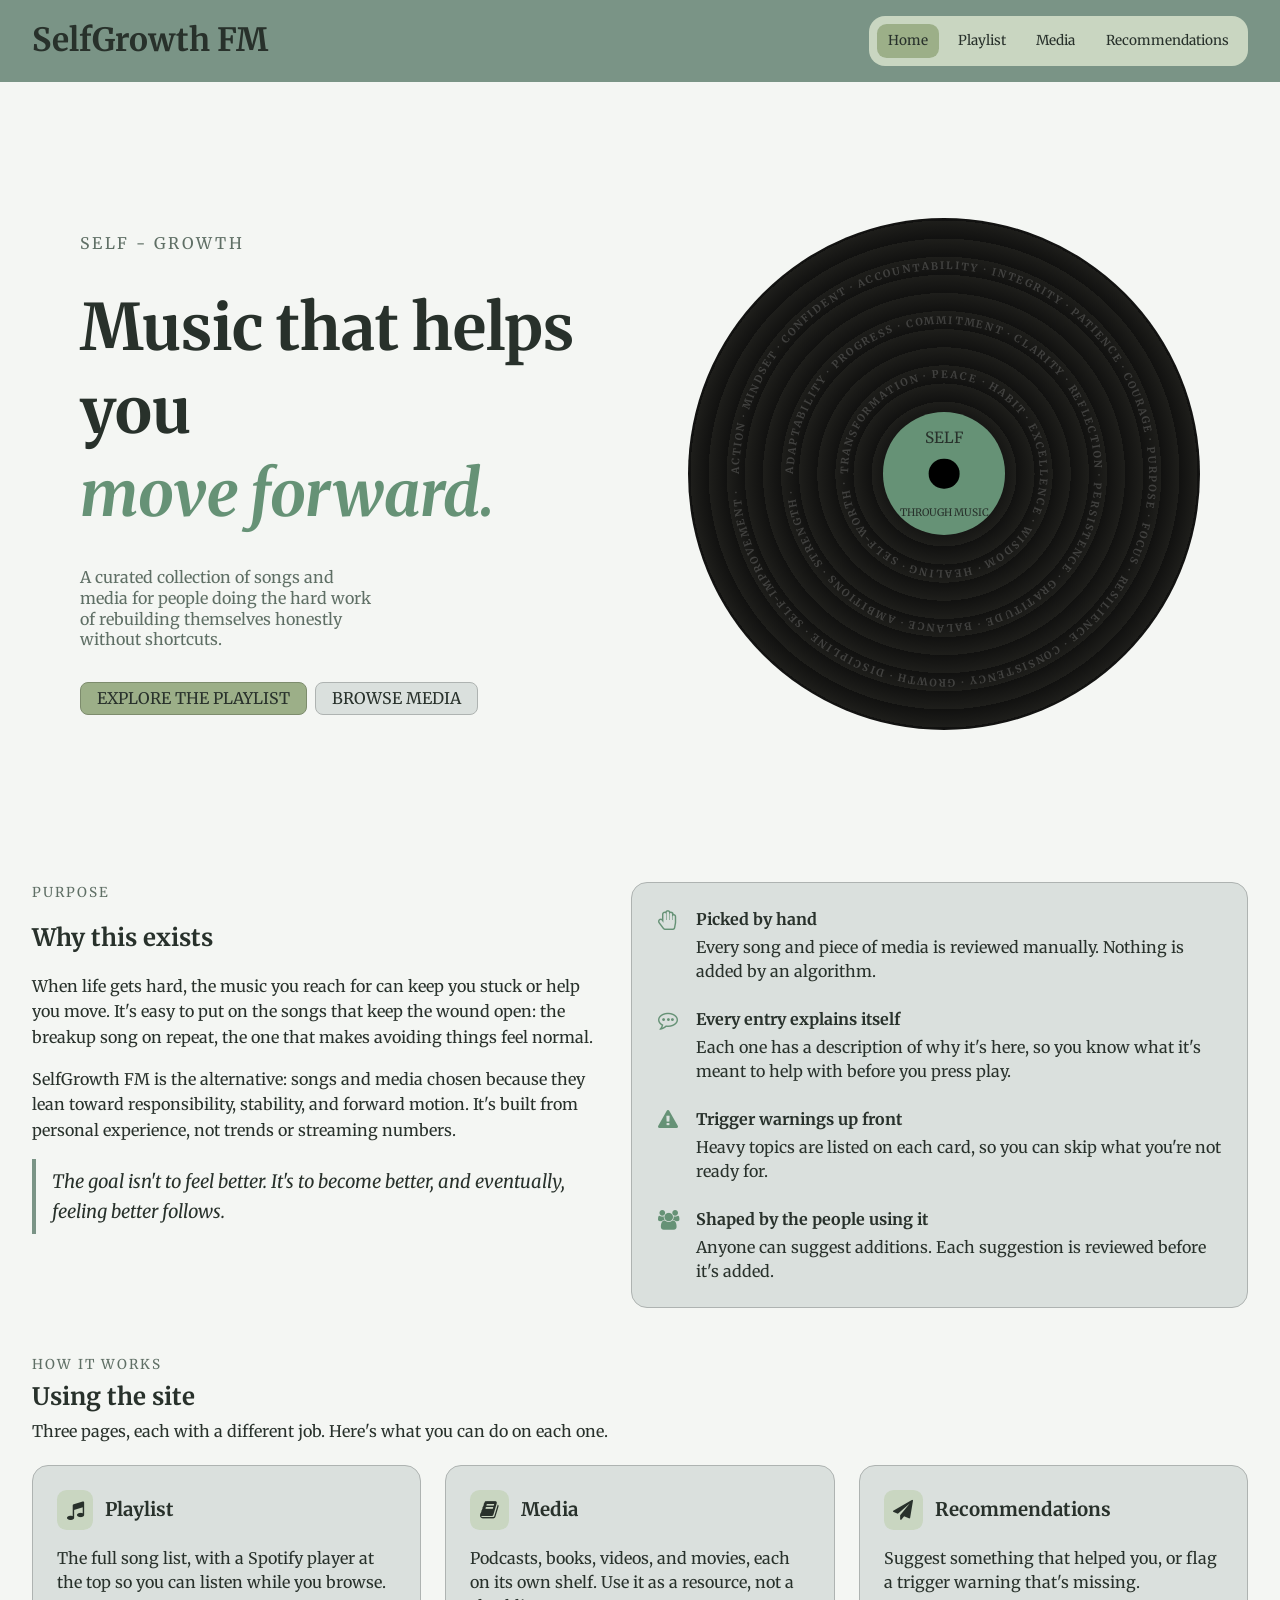
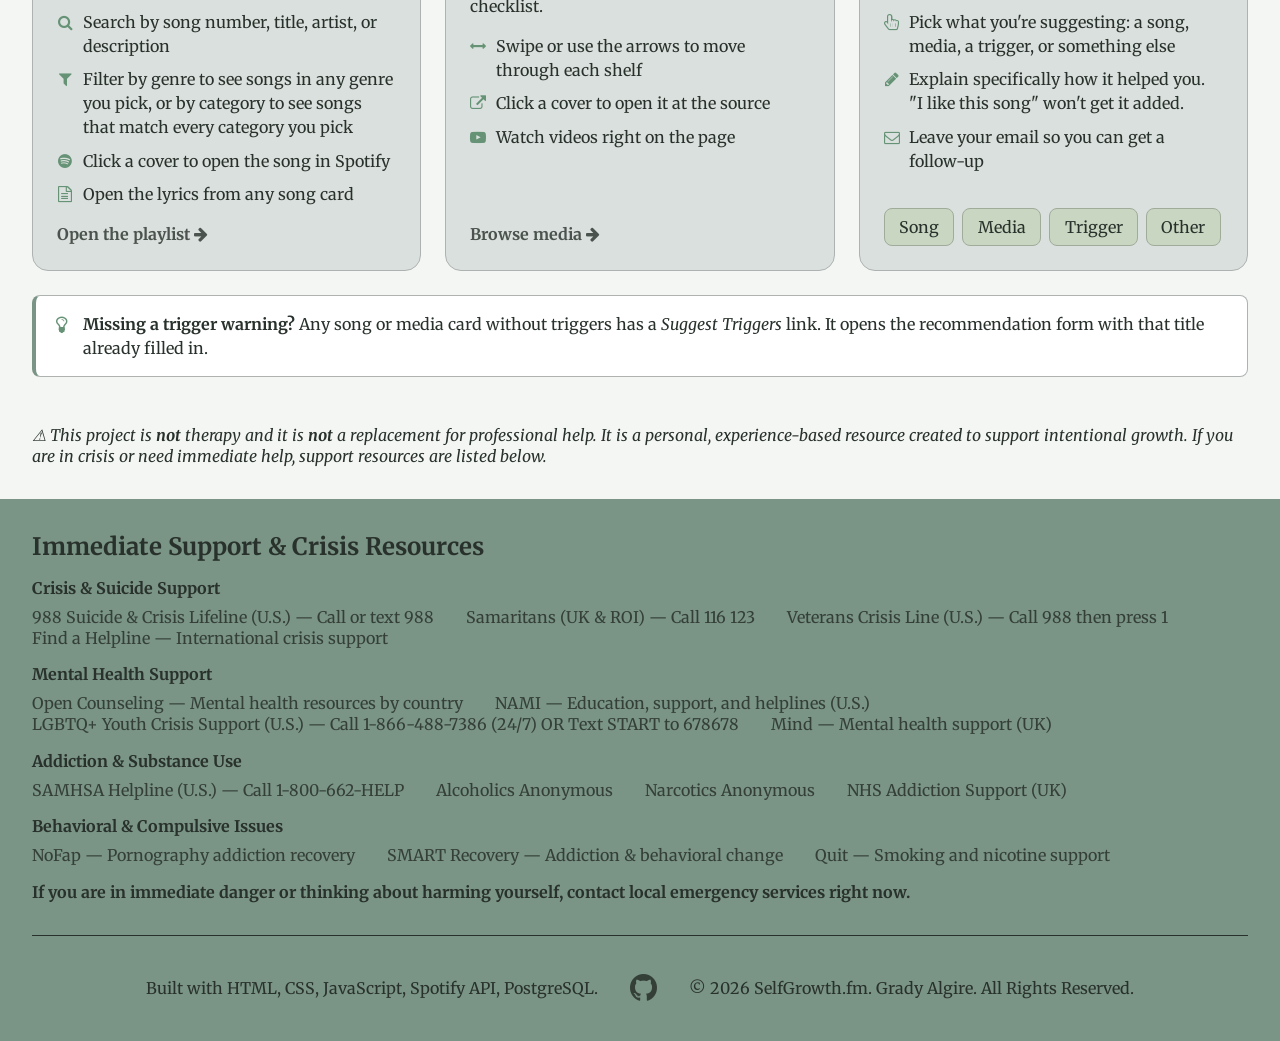
==== index.html @ d50b04c5 "HUGE Styling Improvements" ====
<!DOCTYPE html>
<html lang="en">

<head>
    <meta charset="UTF-8">
    <meta name="viewport" content="width=device-width, initial-scale=1.0">
    <title>SelfGrowth FM · Home</title>
    <link rel="stylesheet" href="/main.css">
    <link rel="stylesheet" href="/index.css">
    <link rel="preconnect" href="https://fonts.googleapis.com">
    <link rel="preconnect" href="https://fonts.gstatic.com" crossorigin>
    <link href="https://fonts.googleapis.com/css2?family=Merriweather:wght@400;700&display=swap" rel="stylesheet">
    <link rel="stylesheet" href="https://cdnjs.cloudflare.com/ajax/libs/font-awesome/4.7.0/css/font-awesome.min.css">
</head>

<body>

    <header>
        <h1><a href="/index.html">SelfGrowth FM</a></h1>
        <nav>
            <a href="/index.html" class="active">Home</a>
            <a href="/playlist/index.html">Playlist</a>
            <a href="/media/index.html">Media</a>
            <a href="/recommendations/index.html">Recommendations</a>
        </nav>
    </header>

    <main>

        <section class="home-hero">
            <div class="home-hero-text">
                <p class="home-eyebrow">SELF - GROWTH</p>
                <h2 class="home-title">
                    Music that helps you<br>
                    <em>move forward.</em>
                </h2>
                <p class="home-description">
                    A curated collection of songs and media for people doing the hard work of rebuilding
                    themselves honestly without shortcuts.
                </p>
                <div class="home-links">
                    <a href="/playlist/index.html" class="home-link primary">EXPLORE THE PLAYLIST</a>
                    <a href="/media/index.html" class="home-link">BROWSE MEDIA</a>
                </div>
            </div>
            <div class="vinyl" aria-hidden="true">
                <svg class="vinyl-word" viewBox="0 0 500 500" xmlns="http://www.w3.org/2000/svg">
                    <defs>

                        <!--
                        VINYL RECORD TEXT RINGS
                        ========================
                        This SVG sits inside .vinyl and spins with it automatically.

                        HOW TO ADJUST RINGS:
                        - The viewBox is "0 0 500 500", so the center is always 250,250
                        - Each ring is defined by its radius (e.g. 200 for outer, 94 for inner)
                        - To move a ring outward: increase the radius (max ~240 before hitting the edge)
                        - To move a ring inward: decrease the radius (min ~100 before hitting the label)
                        - To add a new ring: copy a <defs> path and <text> block, give it a new id, and set a new radius

                        HOW TO ADJUST TEXT:
                        - Edit the text content inside <textPath> to change words
                        - Use · as a separator between words so the loop looks intentional
                        - startOffset shifts where the text starts on the circle (0% = left edge, 25% = top, 50% = right edge)
                        - font-size, letter-spacing, and fill are controlled in index.css under .vinyl-word text

                        HOW THE PATH WORKS:
                        - "M 250,250" moves to center
                        - "m -RADIUS,0" shifts left to the starting point of the circle
                        - "a RADIUS,RADIUS 0 1,1 DIAMETER,0" draws the top half arc (DIAMETER = RADIUS * 2)
                        - "a RADIUS,RADIUS 0 1,1 -DIAMETER,0" draws the bottom half arc back
                        - Two arcs are used because SVG cannot draw a full 360° circle in one arc command
                        -->

                        <!-- inner ring 1 -->
                        <path id="ring-inner" d="M 250,250 m -94,0 a 94,94 0 1,1 188,0 a 94,94 0 1,1 -188,0" />
                        <!-- middle ring 2 -->
                        <path id="ring-middle" d="M 250,250 m -147,0 a 147,147 0 1,1 294,0 a 147,147 0 1,1 -294,0" />
                        <!-- outer ring 3 -->
                        <path id="ring-outer" d="M 250,250 m -200,0 a 200,200 0 1,1 400,0 a 200,200 0 1,1 -400,0" />
                    </defs>

                    <!-- inner ring text -->
                    <text>
                        <textPath href="#ring-inner" startOffset="0%">
                            TRANSFORMATION · PEACE · HABIT · EXCELLENCE · WISDOM · HEALING · SELF-WORTH ·
                        </textPath>
                    </text>

                    <!-- middle ring text -->
                    <text>
                        <textPath href="#ring-middle" startOffset="0%">
                            ADAPTABILITY · PROGRESS · COMMITMENT · CLARITY · REFLECTION · PERSISTENCE · GRATITUDE ·
                            BALANCE · AMBITIONS · STRENGTH ·
                        </textPath>
                    </text>

                    <!-- outer ring text -->
                    <text>
                        <textPath href="#ring-outer" startOffset="0%">
                            ACTION · MINDSET · CONFIDENT · ACCOUNTABILITY · INTEGRITY · PATIENCE · COURAGE · PURPOSE
                            · FOCUS · RESILIENCE · CONSISTENCY · GROWTH · DISCIPLINE · SELF-IMPROVEMENT ·
                        </textPath>
                    </text>
                </svg>
                <div class="vinyl-center">
                    <p class="vinyl-title">SELF</p>
                    <span class="vinyl-dot"></span>
                    <p class="vinyl-description">THROUGH MUSIC</p>
                </div>
            </div>
        </section>

        <section class="home-purpose">
            <div class="home-purpose-text">
                <p class="home-eyebrow">PURPOSE</p>
                <h2>Why this exists</h2>
                <p>
                    When life gets hard, the music you reach for can keep you stuck or help you move. It's easy to
                    put on the songs that keep the wound open: the breakup song on repeat, the one that makes
                    avoiding things feel normal.
                </p>
                <p>
                    SelfGrowth FM is the alternative: songs and media chosen because they lean toward
                    responsibility, stability, and forward motion. It's built from personal experience, not trends
                    or streaming numbers.
                </p>
                <blockquote class="home-purpose-quote">
                    The goal isn't to feel better. It's to become better, and eventually, feeling better follows.
                </blockquote>
            </div>
            <ul class="home-purpose-points">
                <li>
                    <i class="fa fa-hand-paper-o"></i>
                    <div>
                        <h3>Picked by hand</h3>
                        <p>Every song and piece of media is reviewed manually. Nothing is added by an algorithm.</p>
                    </div>
                </li>
                <li>
                    <i class="fa fa-commenting-o"></i>
                    <div>
                        <h3>Every entry explains itself</h3>
                        <p>Each one has a description of why it's here, so you know what it's meant to help with before you press play.</p>
                    </div>
                </li>
                <li>
                    <i class="fa fa-exclamation-triangle"></i>
                    <div>
                        <h3>Trigger warnings up front</h3>
                        <p>Heavy topics are listed on each card, so you can skip what you're not ready for.</p>
                    </div>
                </li>
                <li>
                    <i class="fa fa-users"></i>
                    <div>
                        <h3>Shaped by the people using it</h3>
                        <p>Anyone can suggest additions. Each suggestion is reviewed before it's added.</p>
                    </div>
                </li>
            </ul>
        </section>

        <section class="home-guide">
            <div class="home-guide-intro">
                <p class="home-eyebrow">HOW IT WORKS</p>
                <h2>Using the site</h2>
                <p>Three pages, each with a different job. Here's what you can do on each one.</p>
            </div>
            <div class="home-guide-cards">
                <article class="home-guide-card">
                    <div class="home-guide-header">
                        <i class="fa fa-music"></i>
                        <h3>Playlist</h3>
                    </div>
                    <p>The full song list, with a Spotify player at the top so you can listen while you browse.</p>
                    <ul>
                        <li><i class="fa fa-search"></i> Search by song number, title, artist, or description</li>
                        <li><i class="fa fa-filter"></i> Filter by genre to see songs in any genre you pick, or by category to see songs that match every category you pick</li>
                        <li><i class="fa fa-spotify"></i> Click a cover to open the song in Spotify</li>
                        <li><i class="fa fa-file-text-o"></i> Open the lyrics from any song card</li>
                    </ul>
                    <a href="/playlist/index.html" class="home-guide-link">Open the playlist <i class="fa fa-arrow-right"></i></a>
                </article>

                <article class="home-guide-card">
                    <div class="home-guide-header">
                        <i class="fa fa-book"></i>
                        <h3>Media</h3>
                    </div>
                    <p>Podcasts, books, videos, and movies, each on its own shelf. Use it as a resource, not a checklist.</p>
                    <ul>
                        <li><i class="fa fa-arrows-h"></i> Swipe or use the arrows to move through each shelf</li>
                        <li><i class="fa fa-external-link"></i> Click a cover to open it at the source</li>
                        <li><i class="fa fa-youtube-play"></i> Watch videos right on the page</li>
                    </ul>
                    <a href="/media/index.html" class="home-guide-link">Browse media <i class="fa fa-arrow-right"></i></a>
                </article>

                <article class="home-guide-card">
                    <div class="home-guide-header">
                        <i class="fa fa-paper-plane"></i>
                        <h3>Recommendations</h3>
                    </div>
                    <p>Suggest something that helped you, or flag a trigger warning that's missing.</p>
                    <ul>
                        <li><i class="fa fa-hand-pointer-o"></i> Pick what you're suggesting: a song, media, a trigger, or something else</li>
                        <li><i class="fa fa-pencil"></i> Explain specifically how it helped you. "I like this song" won't get it added.</li>
                        <li><i class="fa fa-envelope-o"></i> Leave your email so you can get a follow-up</li>
                    </ul>
                    <div class="home-guide-shortcuts">
                        <a href="/recommendations/?type=song">Song</a>
                        <a href="/recommendations/?type=media">Media</a>
                        <a href="/recommendations/?type=trigger">Trigger</a>
                        <a href="/recommendations/?type=other">Other</a>
                    </div>
                </article>
            </div>

            <div class="home-guide-tip">
                <i class="fa fa-lightbulb-o"></i>
                <p>
                    <strong>Missing a trigger warning?</strong> Any song or media card without triggers has a
                    <em>Suggest Triggers</em> link. It opens the recommendation form with that title already filled in.
                </p>
            </div>
        </section>

        <p class="note">
            This project is <strong>not</strong> therapy and it is <strong>not</strong> a replacement for professional
            help. It is a personal, experience-based resource created to support intentional growth. If you are in
            crisis or need immediate help, support resources are listed below.
        </p>

    </main>

    <footer id="footer"></footer>

    <script src="/assets/footer.js"></script>
</body>

</html>
---- main.css ----
/*************** GLOBAL VARIABLES ***************/
:root {
    /*********** FONT ***********/
    --font-body: "Merriweather", serif;

    /*********** TEXT ***********/
    --text-primary: #28312b;
    --text-secondary: #5f6f65;

    /******** BACKGROUND ********/
    --bg-body: #f4f6f3;
    --bg-header: #7a9486;
    --bg-footer: #7a9486;
    --bg-card-primary: #dae0dd;
    --bg-button: #c9d6c1;
    --bg-button-hover:#b2c0a3;
    --bg-button-active: #9caf88;

    /********** BORDER **********/
    --border-primary: var(--text-primary);

    /********* DIVIDERS *********/
    --divider-primary: var(--text-primary);
}

/********************* BODY *********************/
body {
    /* Layout */
    display: flex;
    flex-direction: column;
    line-height: 1.3;
    margin: 0;

    /* Appearance */
    color: var(--text-primary);
    background-color: var(--bg-body);
    font-family: var(--font-body);
}

h1, h2, h3, h4, h5, h6, p, ul, hr {
    /* Layout */
    margin: 0;
}

a {
    color: var(--text-primary);
}

/******************** HEADER ********************/
header {
    /* Sticky header */
    position: sticky;
    top: 0;
    z-index: 100;

    /* Layout */
    display: flex;
    justify-content: space-between;
    align-items: center;
    padding: 1rem 2rem;

    /* Appearance */
    background-color: var(--bg-header);
}

header h1 a {
    /* Appearance */
    text-decoration: none;
}

header nav {
    /* Layout */
    display: flex;

    /* Appearance */
    background-color: var(--bg-button);
    border-radius: 1rem;
    padding: .5rem;
    gap: .5rem;
}

header nav a {
    /* Layout */
    padding: .5rem .7rem;
    font-size: 85%;

    /* Appearance */
    text-decoration: none;
    border-radius: .6rem;
    transition:
        background-color 0.2s ease,
        color 0.2s ease,
        transform 0.15s ease;
}

header nav a:hover {
    /* Appearance */
    background-color: var(--bg-button-hover);
}

header nav a.active {
    /* Appearance */
    background-color: var(--bg-button-active);
}

/********************* MAIN *********************/
main {
    /* Layout */
    padding: 2rem;
}

.note {
    font-style: italic;
}

.note::before {
    content: "⚠ ";
}

/******************** FOOTER ********************/
footer {
    /* Layout */
    display: flex;
    flex-direction: column;
    padding: 2rem;
    gap: 2rem;

    /* Appearance */
    background-color: var(--bg-footer);
}

footer .resources {
    /* Layout */
    display: flex;
    flex-direction: column;
    gap: 1rem;
}

footer .resource-category {
    /* Layout */
    display: flex;
    flex-direction: column;
    gap: .5rem;
}

footer .resource-links {
    /* Layout */
    display: flex;
    flex-wrap: wrap;
    column-gap: 2rem;
}

footer a {
    /* Appearance */
    text-decoration: none;
    opacity: 0.85;
    transition: opacity 0.2s ease;
}

footer a:hover {
    /* Appearance */
    opacity: 1;
    text-decoration: underline;
}

footer hr {
    /* Layout */
    width: 100%;

    /* Appearance */
    border: none;
    border-top: 1px solid var(--divider-primary);
}

footer .copyright {
    /* Layout */
    display: flex;
    justify-content: center;
    align-items: center;
    padding: 0;
    gap: 2rem;
}

footer .copyright a {
    /* Appearance */
    font-size: 200%;
}

footer .copyright a:hover {
    /* Appearance */
    text-decoration: none;
}

/******************** MOBILE ********************/
@media (max-width: 768px) {

    /********************* BODY *********************/
    body {
        font-size: 75%;
    }
    
    /******************** HEADER ********************/
    header {
        /* Layout */
        flex-direction: column;
        gap: .5rem;
    }

    /********************* MAIN *********************/
    main {
        /* Layout */
        padding: 1rem;
    }

    /******************** FOOTER ********************/
    footer {
        /* Layout */
        padding: 1rem;
        gap: 1rem;
    }

    footer .resource-links {
        /* Layout */
        flex-direction: column;
    }

    footer .copyright {
        /* Layout */
        flex-direction: column;
        gap: 1rem;
    }
}
---- index.css ----
/*************** GLOBAL VARIABLES ***************/
:root {
    /*********** TEXT ***********/
    --text-accent: #669276;
    --text-vinyl: rgba(255, 255, 255, 0.18);

    /******** BACKGROUND ********/
    --bg-card-secondary: #ffffff;
    --bg-vinyl-groove-dark: #111110;
    --bg-vinyl-groove-light: #1e1e1b;
    --bg-vinyl-label: var(--text-accent);
    --bg-vinyl-hole: #000000;
}

/********************* MAIN *********************/
main {
    /* Layout */
    display: flex;
    flex-direction: column;
    gap: 3rem;
}

.home-eyebrow {
    /* Layout */
    font-size: 85%;

    /* Appearance */
    color: var(--text-secondary);
    letter-spacing: .15em;
}

/********************* HERO *********************/
.home-hero {
    /* Layout */
    display: flex;
    justify-content: center;
    align-items: center;
    height: 80vh;

    /* Rotating .vinyl's bounding box grows diagonally mid-spin, clip it so no horizontal scroll bar appears */
    overflow-x: clip;
}

.home-hero-text {
    /* Layout */
    display: flex;
    flex-direction: column;
    width: 50%;
    gap: 2rem;
}

.home-title {
    /* Layout */
    font-size: clamp(2rem, 5vw, 4rem);
}

.home-title em {
    /* Appearance */
    color: var(--text-accent);
}

.home-hero .home-eyebrow,
.home-description {
    /* Layout */
    width: 50%;
    font-size: clamp(.5rem, 2vw, 1rem);

    /* Appearance */
    color: var(--text-secondary);
}

.home-links {
    /* Layout */
    display: flex;
    gap: .5rem;
}

.home-link {
    /* Layout */
    padding: .3rem 1rem;
    font-size: clamp(.5rem, 2vw, 1rem);

    /* Appearance */
    text-decoration: none;
    background-color: var(--bg-card-primary);
    border: 1px solid color-mix(
        in srgb,
        var(--bg-card-primary),
        #000000 20%
    );
    border-radius: .5rem;
    transition:
        background-color 0.2s ease,
        transform 0.15s ease;
}

.home-link.primary {
    /* Appearance */
    background-color: var(--bg-button-active);
    border-color: color-mix(
        in srgb,
        var(--bg-button-active),
        #000000 20%
    );
}

.home-link:hover {
    /* Appearance */
    transform: translateY(-2px);
    background-color: var(--bg-button-hover);
}

/********************* VINYL ********************/
.vinyl {
    /* Layout */
    position: relative;
    display: flex;
    justify-content: center;
    align-items: center;
    width: clamp(250px, 40vw, 700px);
    aspect-ratio: 1 / 1;
    flex-shrink: 1;

    /* Appearance */
    background: repeating-radial-gradient(
        circle at center,
        var(--bg-vinyl-groove-dark) 0%,
        var(--bg-vinyl-groove-light) 5%
    );
    border-radius: 50%;
    animation: spin 20s linear infinite;
}

.vinyl-word {
    /* Layout */
    position: absolute;
    top: 0;
    left: 0;
    width: 100%;
    height: 100%;
}

.vinyl-word text {
    /* Layout */
    font-size: 10px;

    /* Appearance */
    font-family: var(--font-body);
    font-weight: 700;
    letter-spacing: .2em;
    fill: var(--text-vinyl);
}

.vinyl-center {
    /* Layout */
    position: relative;
    display: flex;
    flex-direction: column;
    justify-content: space-between;
    align-items: center;
    width: 18%;
    aspect-ratio: 1 / 1;
    padding: 3%;

    /* Appearance */
    background-color: var(--bg-vinyl-label);
    border-radius: 50%;
}

.vinyl-dot {
    /* Layout */
    position: absolute;
    top: 50%;
    left: 50%;
    width: 25%;
    aspect-ratio: 1 / 1;

    /* Appearance */
    background-color: var(--bg-vinyl-hole);
    border-radius: 50%;
    transform: translate(-50%, -50%);
}

.vinyl-title {
    /* Layout */
    font-size: clamp(.6rem, 1.2vw, 1rem);
}

.vinyl-description {
    /* Layout */
    font-size: clamp(.35rem, .8vw, .65rem);
}

@keyframes spin {
    from {
        transform: rotate(0deg);
    }

    to {
        transform: rotate(360deg);
    }
}

@media (prefers-reduced-motion: reduce) {
    .vinyl {
        /* Appearance */
        animation: none;
    }
}

/******************** PURPOSE *******************/
.home-purpose {
    /* Layout */
    display: flex;
    gap: 2rem;
}

.home-purpose-text {
    /* Layout */
    display: flex;
    flex-direction: column;
    width: 50%;
    gap: 1rem;
    line-height: 1.6;
}

.home-purpose-quote {
    /* Layout */
    margin: 0;
    padding: .5rem 1rem;
    font-size: 115%;

    /* Appearance */
    font-style: italic;
    border-left: 4px solid var(--bg-header);
}

.home-purpose-points {
    /* Layout */
    display: flex;
    flex-direction: column;
    width: 50%;
    padding: 1.5rem;
    gap: 1.5rem;

    /* Appearance */
    list-style: none;
    background-color: var(--bg-card-primary);
    border: 1px solid color-mix(
        in srgb,
        var(--bg-card-primary),
        #000000 20%
    );
    border-radius: 1rem;
}

.home-purpose-points li {
    /* Layout */
    display: flex;
    gap: 1rem;
    line-height: 1.5;
}

.home-purpose-points i {
    /* Layout */
    flex-shrink: 0;
    width: 1.5rem;
    padding-top: .2rem;
    font-size: 125%;
    text-align: center;

    /* Appearance */
    color: var(--text-accent);
}

.home-purpose-points h3 {
    /* Layout */
    margin-bottom: .25rem;
    font-size: 100%;
}

/********************* GUIDE ********************/
.home-guide {
    /* Layout */
    display: flex;
    flex-direction: column;
    gap: 1.5rem;
}

.home-guide-intro {
    /* Layout */
    display: flex;
    flex-direction: column;
    gap: .5rem;
}

.home-guide-cards {
    /* Layout */
    display: flex;
    gap: 1.5rem;
}

.home-guide-card {
    /* Layout */
    display: flex;
    flex-direction: column;
    flex: 1;
    padding: 1.5rem;
    gap: 1rem;
    line-height: 1.5;

    /* Appearance */
    background-color: var(--bg-card-primary);
    border: 1px solid color-mix(
        in srgb,
        var(--bg-card-primary),
        #000000 20%
    );
    border-radius: 1rem;
}

.home-guide-header {
    /* Layout */
    display: flex;
    align-items: center;
    gap: .75rem;
}

.home-guide-header i {
    /* Layout */
    padding: .6rem;
    font-size: 125%;

    /* Appearance */
    background-color: var(--bg-button);
    border-radius: .6rem;
}

.home-guide-card ul {
    /* Layout */
    display: flex;
    flex-direction: column;
    flex: 1;
    padding: 0;
    gap: .6rem;

    /* Appearance */
    list-style: none;
}

.home-guide-card li {
    /* Layout */
    display: flex;
    gap: .6rem;
}

.home-guide-card li i {
    /* Layout */
    flex-shrink: 0;
    width: 1rem;
    padding-top: .25rem;
    text-align: center;

    /* Appearance */
    color: var(--text-accent);
}

.home-guide-link {
    /* Layout */
    width: fit-content;

    /* Appearance */
    font-weight: bold;
    text-decoration: none;
    opacity: .8;
    transition: opacity 0.2s ease;
}

.home-guide-link:hover {
    /* Appearance */
    opacity: 1;
}

.home-guide-shortcuts {
    /* Layout */
    display: flex;
    flex-wrap: wrap;
    gap: .5rem;
}

.home-guide-shortcuts a {
    /* Layout */
    padding: .4rem .9rem;

    /* Appearance */
    text-decoration: none;
    background-color: var(--bg-button);
    border: 1px solid color-mix(
        in srgb,
        var(--bg-button),
        #000000 20%
    );
    border-radius: .5rem;
    transition: background-color 0.2s ease;
}

.home-guide-shortcuts a:hover {
    /* Appearance */
    background-color: var(--bg-button-hover);
}

.home-guide-tip {
    /* Layout */
    display: flex;
    align-items: flex-start;
    padding: 1rem 1.25rem;
    gap: 1rem;
    line-height: 1.5;

    /* Appearance */
    background-color: var(--bg-card-secondary);
    border: 1px solid color-mix(
        in srgb,
        var(--bg-card-primary),
        #000000 20%
    );
    border-left: 4px solid var(--bg-header);
    border-radius: .5rem;
}

.home-guide-tip i {
    /* Layout */
    padding-top: .15rem;
    font-size: 125%;

    /* Appearance */
    color: var(--text-accent);
}

/******************** MOBILE ********************/
@media (max-width: 1020px) {

    /********************* MAIN *********************/
    main {
        /* Layout */
        gap: 2rem;
    }

    /********************* HERO *********************/
    .home-hero {
        /* Layout */
        flex-direction: column;
        height: auto;
        padding: 1rem 0;
        gap: 2rem;
        text-align: center;
    }

    .home-hero-text {
        /* Layout */
        width: 100%;
        align-items: center;
    }

    .home-links {
        /* Layout */
        justify-content: center;
        flex-wrap: wrap;
    }

    /********************* VINYL ********************/
    .vinyl {
        /* Layout */
        width: clamp(220px, 75vw, 400px);
    }

    /******************** PURPOSE *******************/
    .home-purpose {
        /* Layout */
        flex-direction: column;
    }

    .home-purpose-text,
    .home-purpose-points {
        /* Layout */
        width: auto;
    }

    /********************* GUIDE ********************/
    .home-guide-cards {
        /* Layout */
        flex-direction: column;
    }
}

@media (max-width: 768px) {

    /******************** PURPOSE *******************/
    .home-purpose-points {
        /* Layout */
        padding: 1rem;
        gap: 1rem;
    }

    /********************* GUIDE ********************/
    .home-guide-card {
        /* Layout */
        padding: 1rem;
    }
}
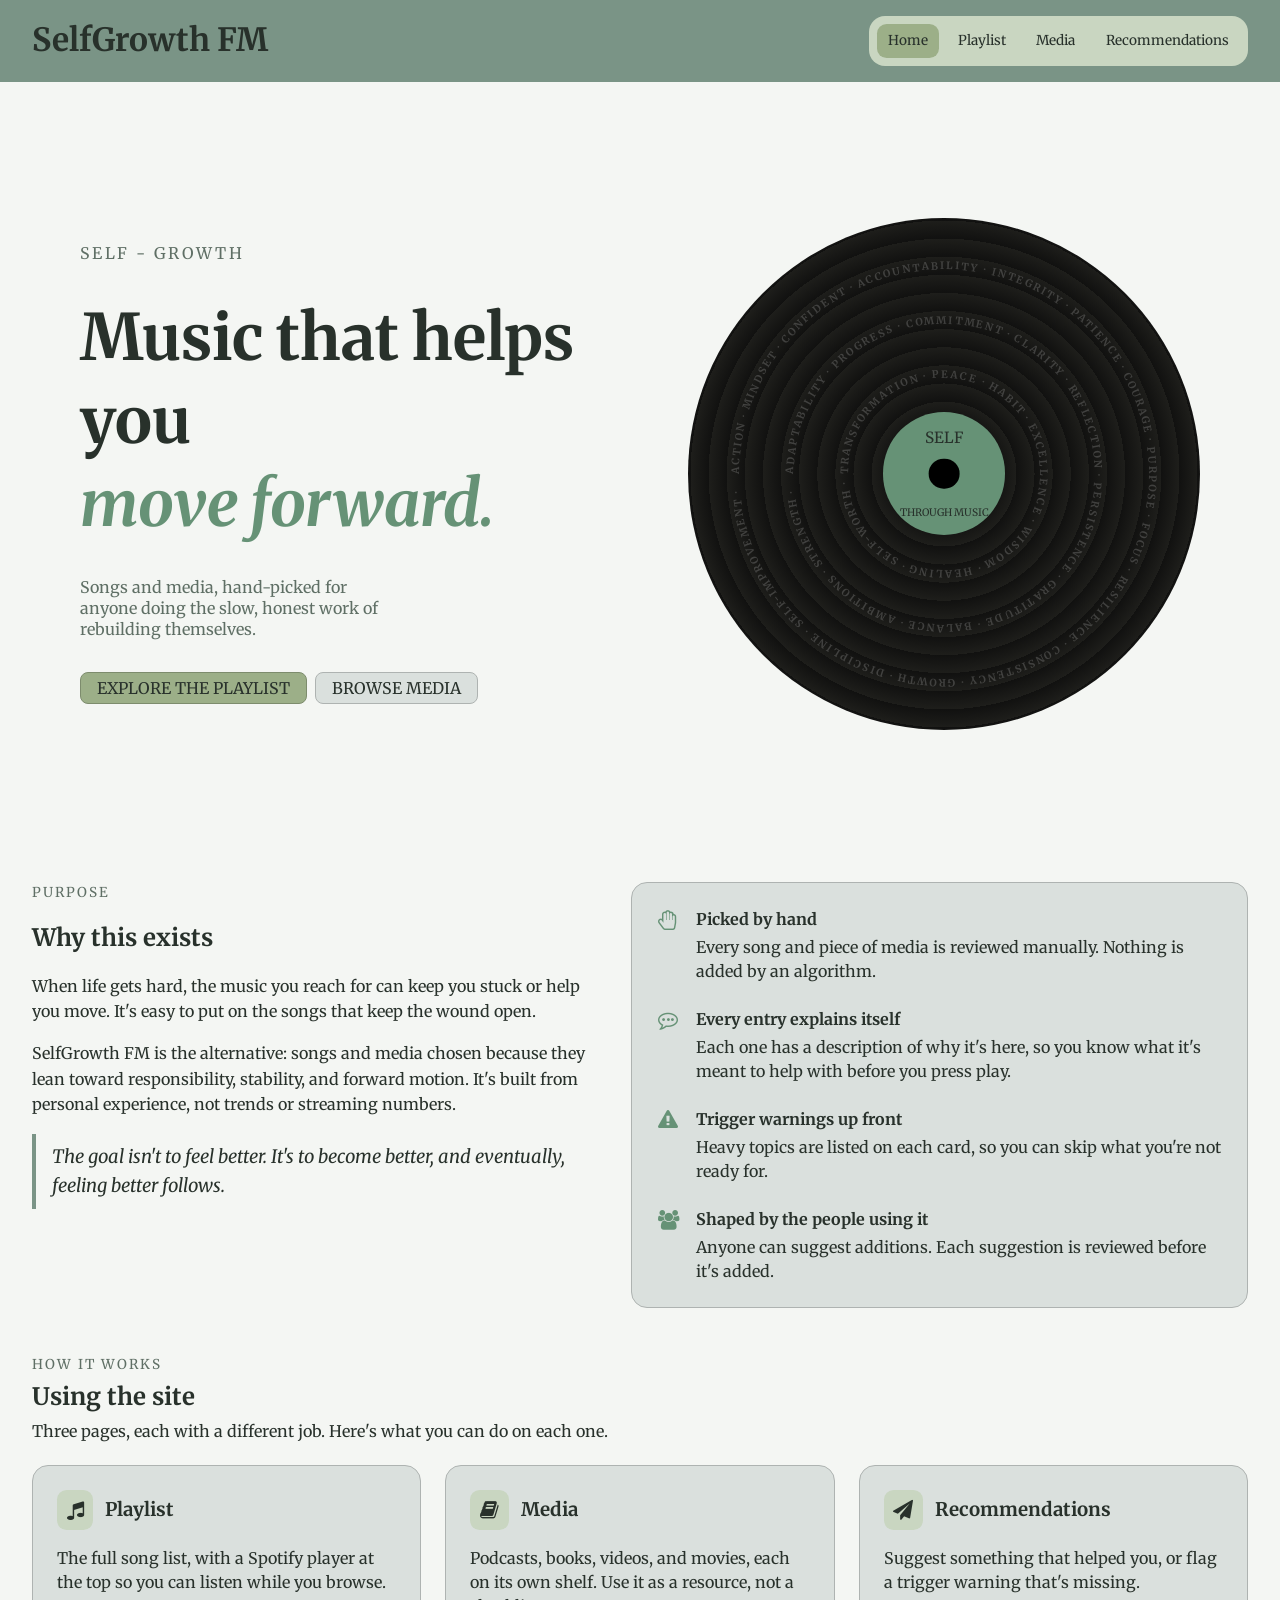
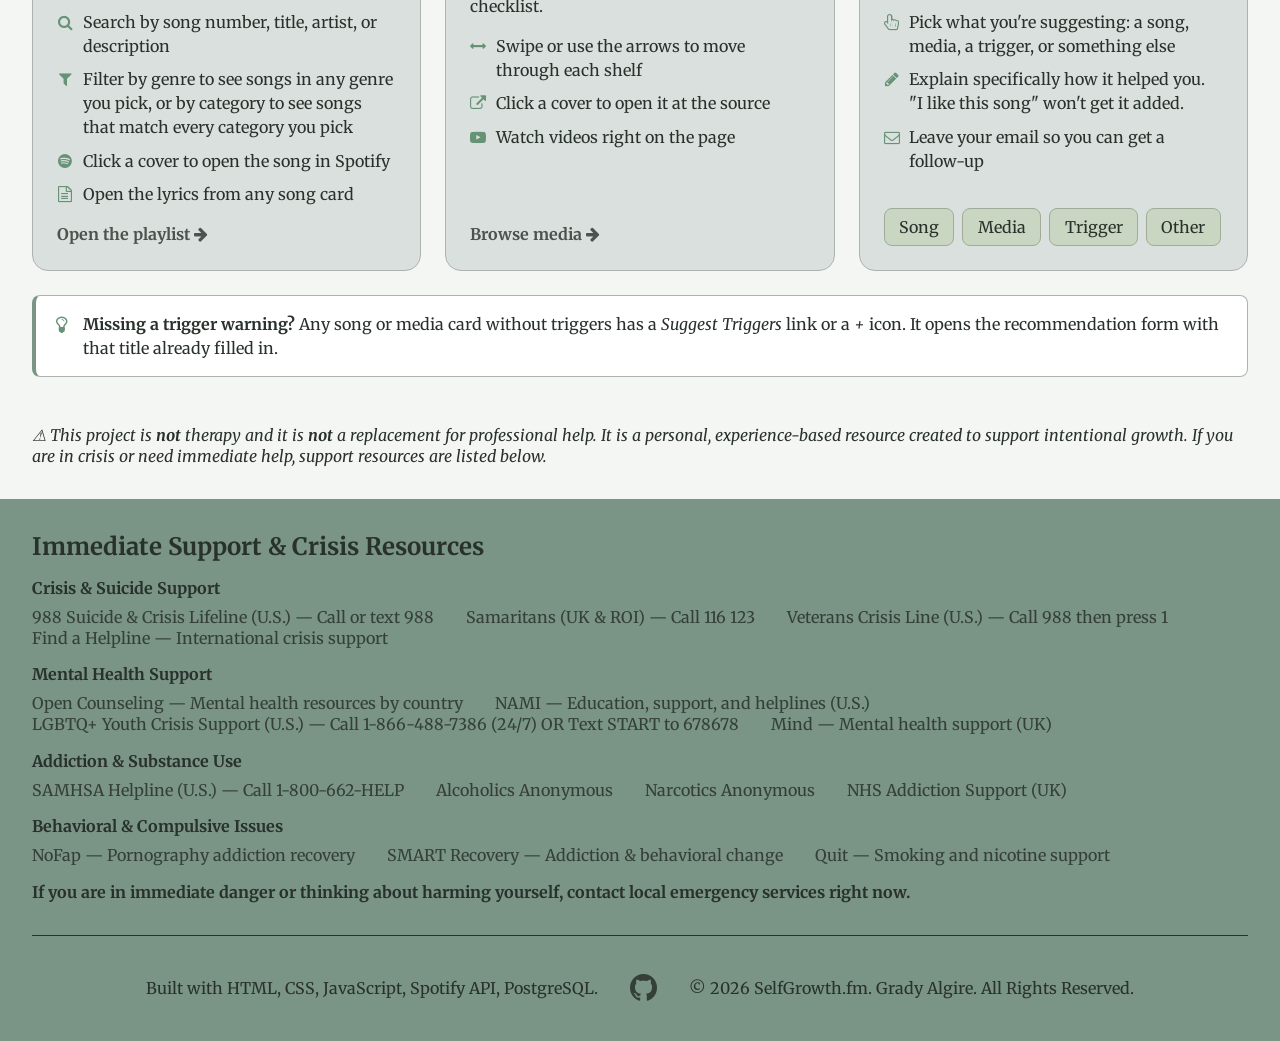
==== commit c8de4e44: "Small home page changes" ====
--- a/index.html
+++ b/index.html
@@ -35,8 +35,7 @@
                     <em>move forward.</em>
                 </h2>
                 <p class="home-description">
-                    A curated collection of songs and media for people doing the hard work of rebuilding
-                    themselves honestly without shortcuts.
+                    Songs and media, hand-picked for anyone doing the slow, honest work of rebuilding themselves.
                 </p>
                 <div class="home-links">
                     <a href="/playlist/index.html" class="home-link primary">EXPLORE THE PLAYLIST</a>
@@ -117,14 +116,11 @@
                 <p class="home-eyebrow">PURPOSE</p>
                 <h2>Why this exists</h2>
                 <p>
-                    When life gets hard, the music you reach for can keep you stuck or help you move. It's easy to
-                    put on the songs that keep the wound open: the breakup song on repeat, the one that makes
-                    avoiding things feel normal.
+                    When life gets hard, the music you reach for can keep you stuck or help you move. It's easy to put on the songs that keep the wound open.
                 </p>
                 <p>
                     SelfGrowth FM is the alternative: songs and media chosen because they lean toward
-                    responsibility, stability, and forward motion. It's built from personal experience, not trends
-                    or streaming numbers.
+                    responsibility, stability, and forward motion. It's built from personal experience, not trends or streaming numbers.
                 </p>
                 <blockquote class="home-purpose-quote">
                     The goal isn't to feel better. It's to become better, and eventually, feeling better follows.
@@ -222,7 +218,7 @@
                 <i class="fa fa-lightbulb-o"></i>
                 <p>
                     <strong>Missing a trigger warning?</strong> Any song or media card without triggers has a
-                    <em>Suggest Triggers</em> link. It opens the recommendation form with that title already filled in.
+                    <em>Suggest Triggers</em> link or a <em>+</em> icon. It opens the recommendation form with that title already filled in.
                 </p>
             </div>
         </section>
